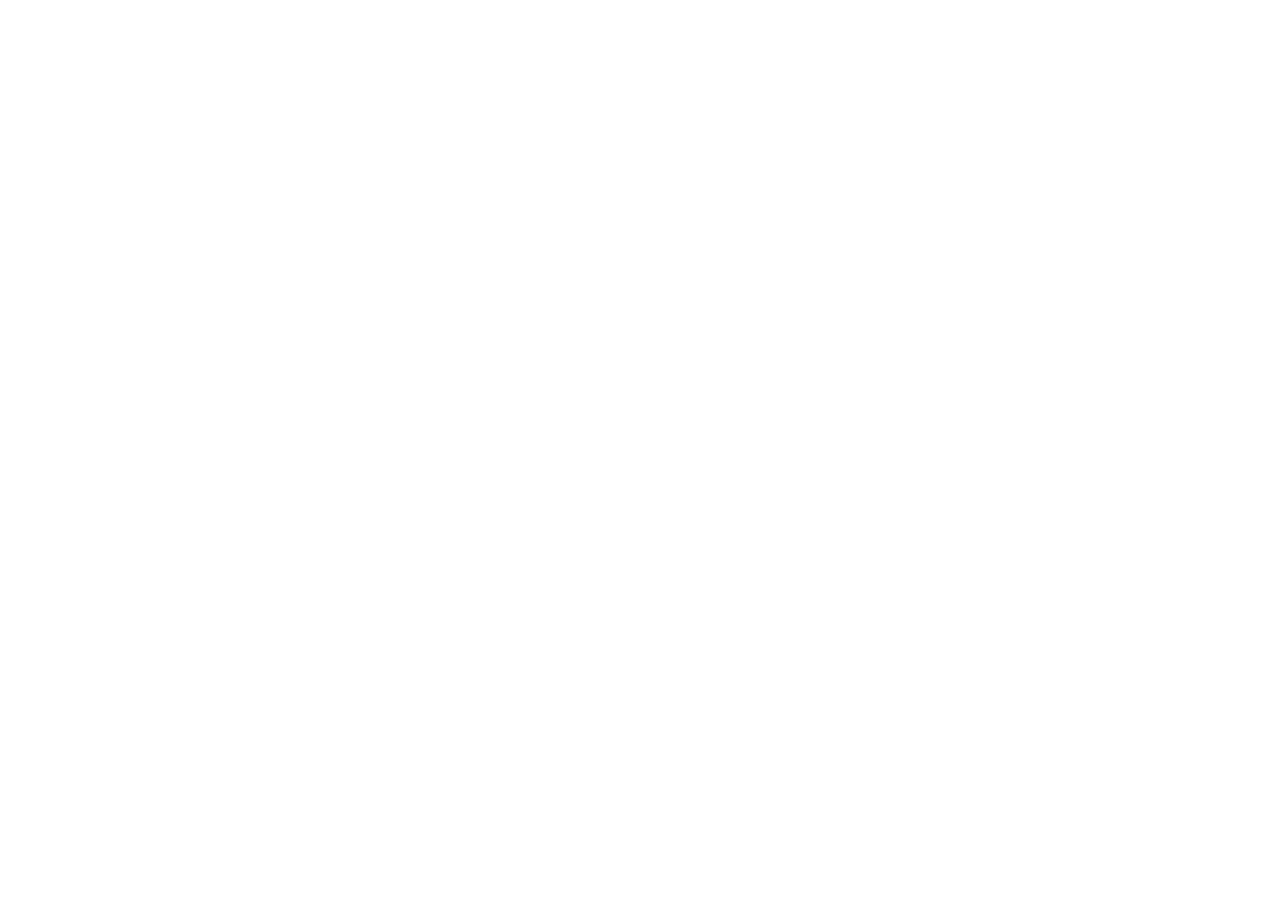
==== index.html @ 255f12e4 "Create index.html" ====
<!DOCTYPE html>
<html lang="en">
<head>
    <meta charset="UTF-8">
    <meta name="viewport" content="width=device-width, initial-scale=1.0">
    <title>Emily Blewitt | Portfolio</title>
    <link rel="stylesheet" href="styles.css">
</head>
<body>
</body>
</html>
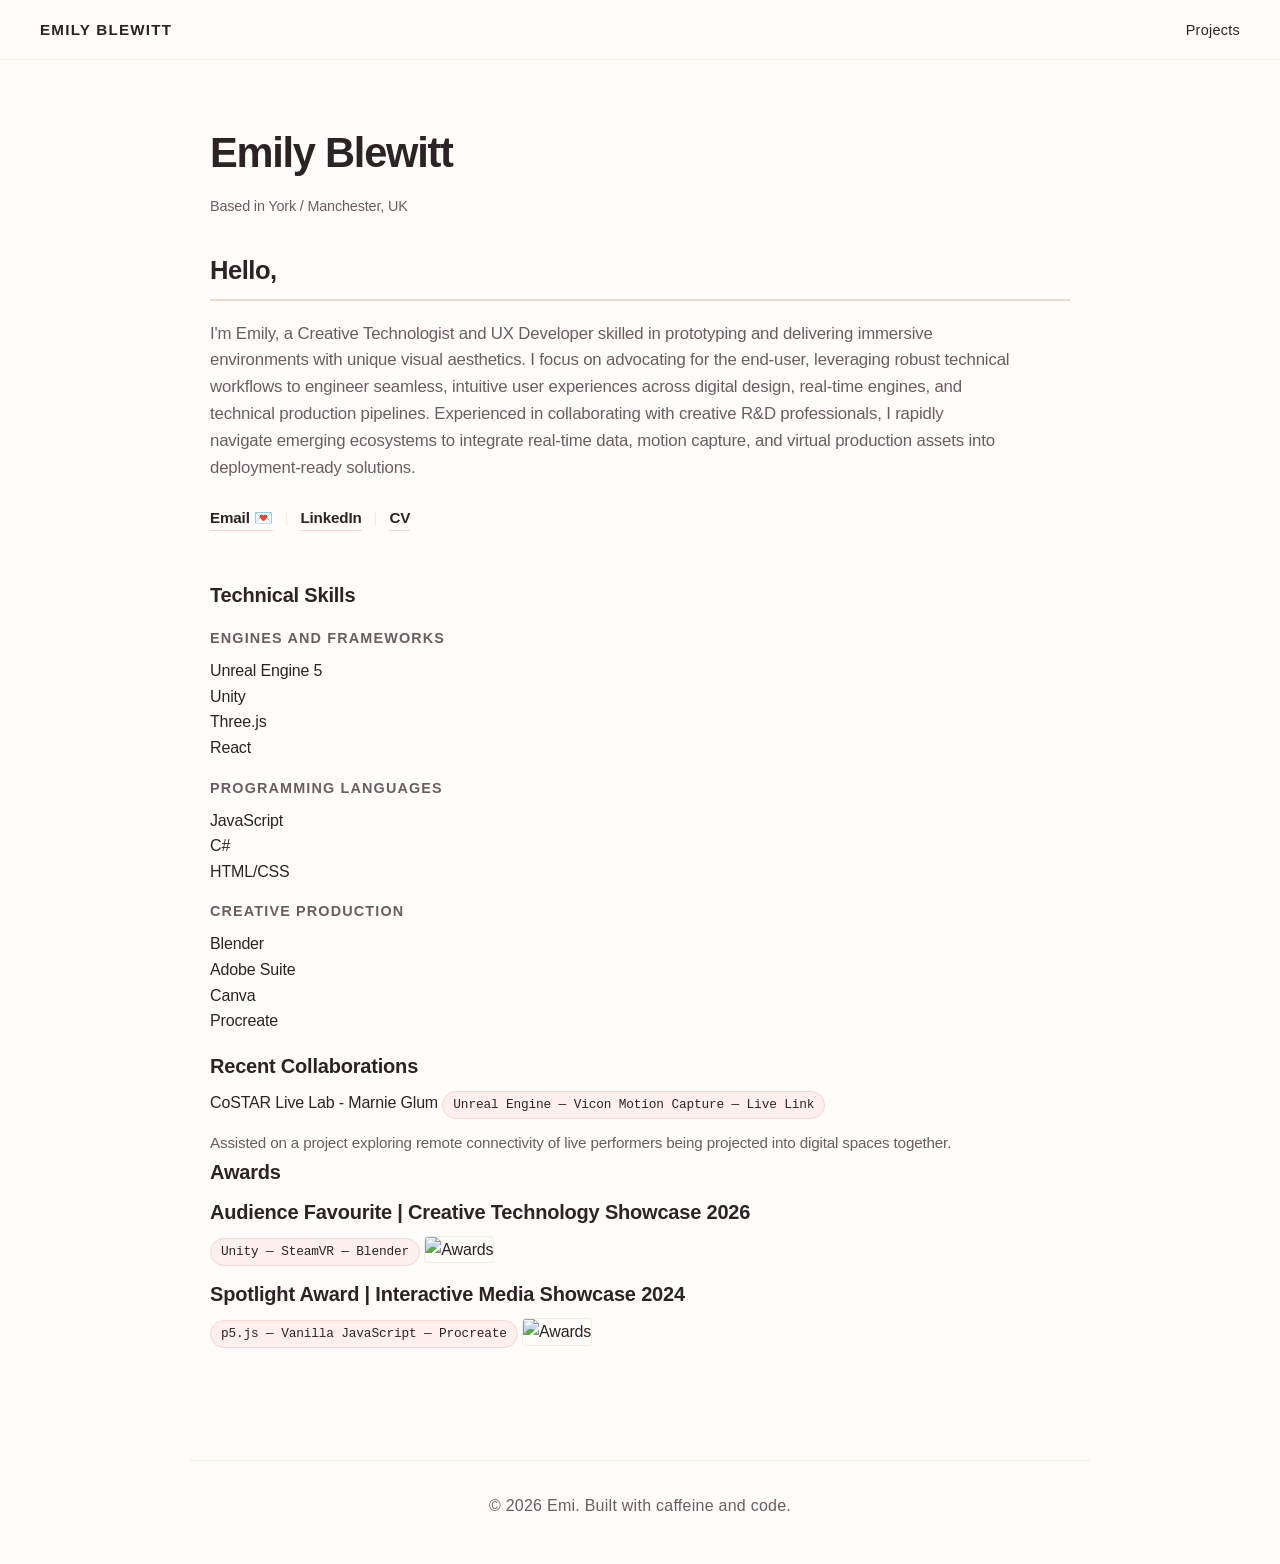
==== commit ac0861da: "spirit gardens page added" ====
--- a/index.html
+++ b/index.html
@@ -7,5 +7,79 @@
     <link rel="stylesheet" href="styles.css">
 </head>
 <body>
+    <!-- Navigation Bar -->
+    <nav>
+        <div class="logo"><a id="portfolio-text" href="index.html">EMILY BLEWITT</a></div>
+        <ul>
+            <li><a href="projects.html">Projects</a></li>
+        </ul>
+    </nav>
+<main>
+    <!-- Name and Location -->
+    <div class="intro-profile">
+        <h1>Emily Blewitt</h1>
+        <p class="location-tag">Based in York / Manchester, UK</p>
+    </div>
+    <!--Short Bio-->
+    <div class="short-bio">
+        <h2>Hello,</h2>
+        <p>I'm Emily, a Creative Technologist and UX Developer skilled in prototyping and delivering immersive environments with unique visual aesthetics. I focus on advocating for the end-user, leveraging robust technical workflows to engineer seamless, intuitive user experiences across digital design, real-time engines, and technical production pipelines.
+            Experienced in collaborating with creative R&D professionals, I rapidly navigate emerging ecosystems to integrate real-time data, motion capture, and virtual production assets into deployment-ready solutions.</p>
+    </div>
+    <!--Contact-->
+     <div class="contact-tab-capsule">
+        <a href="mailto:emilygrace.blewitt@gmail.com" class="tab-link">Email 💌</a>
+        <span class="tab-divider">|</span>
+        <a href="https://www.linkedin.com/in/emily-blewitt-62a078246/" target="_blank" rel="noopener noreferrer" class="tab-link">LinkedIn</a>
+        <span class="tab-divider">|</span>
+        <a href="assets/Emily Blewitt CV.pdf" download="Emily_Blewitt_CV.pdf" target="_blank" class="tab-link">CV</a>
+    </div>
+    <!--Tech Stack-->
+    <div class="tech-stack">
+        <h3 class="tool-header">Technical Skills</h3>
+        <h4 class="tool-group">Engines and Frameworks</h4>
+        <ul>
+            <li>Unreal Engine 5</li>
+            <li>Unity</li>
+            <li>Three.js</li>
+            <li>React</li>
+        </ul>
+        <h4 class="tool-group">Programming Languages</h4>  
+        <ul>
+            <li>JavaScript</li>
+            <li>C#</li>
+            <li>HTML/CSS</li>
+        </ul>
+        <h4 class="tool-group">Creative Production</h4>
+        <ul>
+            <li>Blender</li>
+            <li>Adobe Suite</li>
+            <li>Canva</li>
+            <li>Procreate</li>    
+        </ul>
+    </div>
+    <!--Highlight Project-->
+    <div class="highlight-project">
+        <h3 class="highlight-title">Recent Collaborations</h3>
+        <a href="CoSTAR-MG.html">CoSTAR Live Lab - Marnie Glum</a>
+        <p class="project-meta-tags">Unreal Engine — Vicon Motion Capture — Live Link</p>
+        <p class="project-overview">Assisted on a project exploring remote connectivity of live performers being projected into digital spaces together.</p>
+    </div>
+    <!--Additional Skills and Experience-->
+    <div class="Awards">
+        <h3 class="awards-title">Awards</h3>
+        <!--CT Showcase-->
+        <h3 class="award-name">Audience Favourite | Creative Technology Showcase 2026</h3>
+         <p class="project-meta-tags">Unity — SteamVR — Blender</p>
+        <img src="assets/awards.png" alt="Awards" class="awards-image">
+        <!--IM Showcase-->
+        <h3 class="award-name">Spotlight Award | Interactive Media Showcase 2024</h3>
+        <p class="project-meta-tags">p5.js — Vanilla JavaScript — Procreate</p>
+        <img src="assets/awards.png" alt="Awards" class="awards-image">
+    </div>
+</main>
+<footer>
+    <p>&copy; 2026 Emi. Built with caffeine and code.</p>
+</footer>
 </body>
 </html>
--- a/styles.css
+++ b/styles.css
@@ -0,0 +1,335 @@
+/* ==========================================================================
+   1. GLOBAL STYLES & VARIABLES
+   ========================================================================== */
+:root {
+    --bg-color: #FFFDF9;         /* Very soft cream background */
+    --text-color: #2b2325;       /* Chic, soft off-black/warm charcoal */
+    --text-muted: #6b5c60;       /* Muted warm grey for body text */
+    --card-bg: #FFFFFF;
+    --border-color: #F4EBE1;     /* Soft warm taupe border */
+    
+    /* Feminine & Chic Accent Palette */
+    --pink-primary: #F7D6D0;     /* Soft pastel blush pink */
+    --pink-light: #FFF0ED;       /* Ultra-soft tint for tags */
+    --yellow-accent: #FFF1C5;    /* Pastel warm candle-yellow */
+    --accent-dark: #D48C7F;      /* Dusty rose for link states */
+    
+    --max-width: 900px;
+    /* Clean, classic Helvetica-style plain typography stack */
+    --font-stack: "Helvetica Neue", Helvetica, Arial, sans-serif;
+}
+
+* {
+    box-sizing: border-box;
+    margin: 0;
+    padding: 0;
+}
+
+body {
+    font-family: var(--font-stack);
+    background-color: var(--bg-color);
+    color: var(--text-color);
+    line-height: 1.6;
+    padding-top: 80px;
+    letter-spacing: -0.01em; /* Gives Helvetica a premium editorial feel */
+}
+
+main, .projects-container {
+    max-width: var(--max-width);
+    margin: 0 auto;
+    padding: 40px 20px;
+}
+
+/* Typography */
+h1 {
+    font-size: 2.6rem;
+    font-weight: 700;
+    letter-spacing: -0.03em;
+    margin-bottom: 8px;
+    color: var(--text-color);
+}
+
+h2 {
+    font-size: 1.6rem;
+    font-weight: 600;
+    letter-spacing: -0.02em;
+    margin-bottom: 20px;
+    padding-bottom: 8px;
+    border-bottom: 2px solid var(--pink-primary); /* Chic pink accent line */
+}
+
+h3 {
+    font-size: 1.25rem;
+    font-weight: 600;
+    letter-spacing: -0.01em;
+    margin-bottom: 8px;
+}
+
+h4 {
+    font-size: 0.9rem;
+    font-weight: 700;
+    text-transform: uppercase;
+    letter-spacing: 0.08em;
+    margin-top: 16px;
+    margin-bottom: 8px;
+    color: var(--text-muted);
+}
+
+p {
+    margin-bottom: 16px;
+    color: var(--text-muted);
+    font-size: 1rem;
+}
+
+a {
+    color: var(--text-color);
+    text-decoration: none;
+    border-bottom: 1px solid transparent;
+}
+
+a:hover {
+    color: var(--accent-dark);
+}
+
+ul {
+    list-style-type: none;
+    margin-bottom: 16px;
+}
+
+/* ==========================================================================
+   2. NAVIGATION BAR
+   ========================================================================== */
+nav {
+    position: fixed;
+    top: 0;
+    left: 0;
+    width: 100%;
+    height: 60px;
+    background-color: rgba(255, 253, 249, 0.85); /* Blurred cream */
+    backdrop-filter: blur(12px);
+    border-bottom: 1px solid var(--border-color);
+    display: flex;
+    justify-content: space-between;
+    align-items: center;
+    padding: 0 40px;
+    z-index: 1000;
+}
+
+.logo a {
+    font-weight: 700;
+    letter-spacing: 0.08em;
+    font-size: 0.95rem;
+}
+
+nav ul {
+    display: flex;
+    margin-bottom: 0;
+}
+
+nav ul li a {
+    font-weight: 500;
+    font-size: 0.9rem;
+    letter-spacing: 0.02em;
+}
+
+nav ul li a.active {
+    color: var(--text-color);
+    border-bottom: 2px solid var(--text-color);
+    padding-bottom: 4px;
+}
+
+/* ==========================================================================
+   3. HOME PAGE COMPONENTS
+   ========================================================================== */
+/* Hero Block */
+.intro-profile {
+    margin-bottom: 32px;
+}
+
+.role-tag {
+    font-size: 1.15rem;
+    font-weight: 500;
+    color: var(--text-color);
+    background-color: var(--yellow-accent); /* Soft yellow highlights */
+    display: inline-block;
+    padding: 2px 6px;
+    border-radius: 2px;
+    margin-bottom: 8px;
+}
+
+.location-tag {
+    font-size: 0.9rem;
+    color: var(--text-muted);
+}
+
+/* Bio */
+.short-bio p {
+    font-size: 1.05rem;
+    max-width: 800px;
+}
+
+/* Contact Tab Capsule */
+.contact-tab-capsule {
+    display: flex;
+    align-items: center;
+    gap: 12px;
+    margin: 24px 0 48px 0;
+    font-size: 0.95rem;
+}
+
+.tab-link {
+    font-weight: 600;
+    color: var(--text-color);
+    border-bottom: 1px solid var(--pink-primary);
+}
+
+.tab-link:hover {
+    border-bottom-color: var(--text-color);
+}
+
+.tab-divider {
+    color: var(--border-color);
+}
+
+/* Technical Skills Grid */
+.skills-grid {
+    display: grid;
+    grid-template-columns: repeat(auto-fit, minmax(220px, 1fr));
+    gap: 24px;
+    margin-top: 16px;
+    margin-bottom: 48px;
+}
+
+.skills-category {
+    background-color: var(--card-bg);
+    padding: 24px;
+    border: 1px solid var(--border-color);
+    border-radius: 6px;
+    box-shadow: 0 2px 8px rgba(107, 92, 96, 0.02); /* Soft feminine shadows */
+}
+
+.skills-category li {
+    font-size: 0.95rem;
+    padding: 4px 0;
+    color: var(--text-muted);
+    position: relative;
+    padding-left: 16px;
+}
+
+.skills-category li::before {
+    content: "•";
+    color: var(--accent-dark);
+    position: absolute;
+    left: 0;
+}
+
+/* Meta Tags (The Technical labels) */
+.project-meta-tags {
+    font-family: monospace;
+    font-size: 0.8rem;
+    font-weight: 500;
+    color: var(--text-color);
+    background-color: var(--pink-light); /* Softest blush tint */
+    border: 1px solid var(--pink-primary);
+    display: inline-block;
+    padding: 3px 10px;
+    border-radius: 20px; /* Rounded pill style */
+    margin-bottom: 12px;
+}
+
+/* ==========================================================================
+   4. PROJECTS & AWARDS STRUCTURE
+   ========================================================================== */
+.project-category-group {
+    margin-bottom: 56px;
+}
+
+.page-title-block {
+    margin-bottom: 40px;
+}
+
+.subtitle-tag {
+    font-size: 1.1rem;
+}
+
+/* Layout Cards */
+.project-card, .project-list-card, .award-item {
+    background-color: var(--card-bg);
+    border: 1px solid var(--border-color);
+    border-radius: 6px;
+    padding: 28px;
+    margin-bottom: 24px;
+    display: flex;
+    flex-direction: column;
+    gap: 16px;
+    box-shadow: 0 4px 12px rgba(107, 92, 96, 0.02);
+}
+
+/* Soft color accent split on the main project link */
+.project-text-content h3 a {
+    font-weight: 700;
+    border-bottom: 2px solid var(--yellow-accent);
+}
+
+.project-text-content h3 a:hover {
+    border-bottom-color: var(--accent-dark);
+}
+
+/* Side-by-Side Desktop layout for Projects page */
+@media (min-width: 768px) {
+    .project-list-card {
+        flex-direction: row;
+        justify-content: space-between;
+        align-items: flex-start;
+    }
+    
+    .project-text-content {
+        flex: 1;
+        padding-right: 32px;
+    }
+    
+    .project-preview-media, .award-media {
+        flex: 0 0 240px;
+    }
+}
+
+.project-overview, .project-description {
+    font-size: 0.95rem;
+    margin-bottom: 0;
+}
+
+/* Image & Media Elements */
+img.awards-image, img.project-thumbnail {
+    width: 100%;
+    max-width: 100%;
+    height: 160px;
+    object-fit: cover;
+    border: 1px solid var(--border-color);
+    border-radius: 4px;
+}
+
+figure {
+    display: block;
+}
+
+figcaption {
+    font-size: 0.8rem;
+    color: var(--text-muted);
+    margin-top: 6px;
+    text-align: center;
+    font-style: italic;
+}
+
+/* ==========================================================================
+   5. FOOTER
+   ========================================================================== */
+footer {
+    max-width: var(--max-width);
+    margin: 60px auto 0 auto;
+    padding: 32px 20px;
+    border-top: 1px solid var(--border-color);
+    text-align: center;
+    font-size: 0.8rem;
+    color: var(--text-muted);
+    letter-spacing: 0.02em;
+}
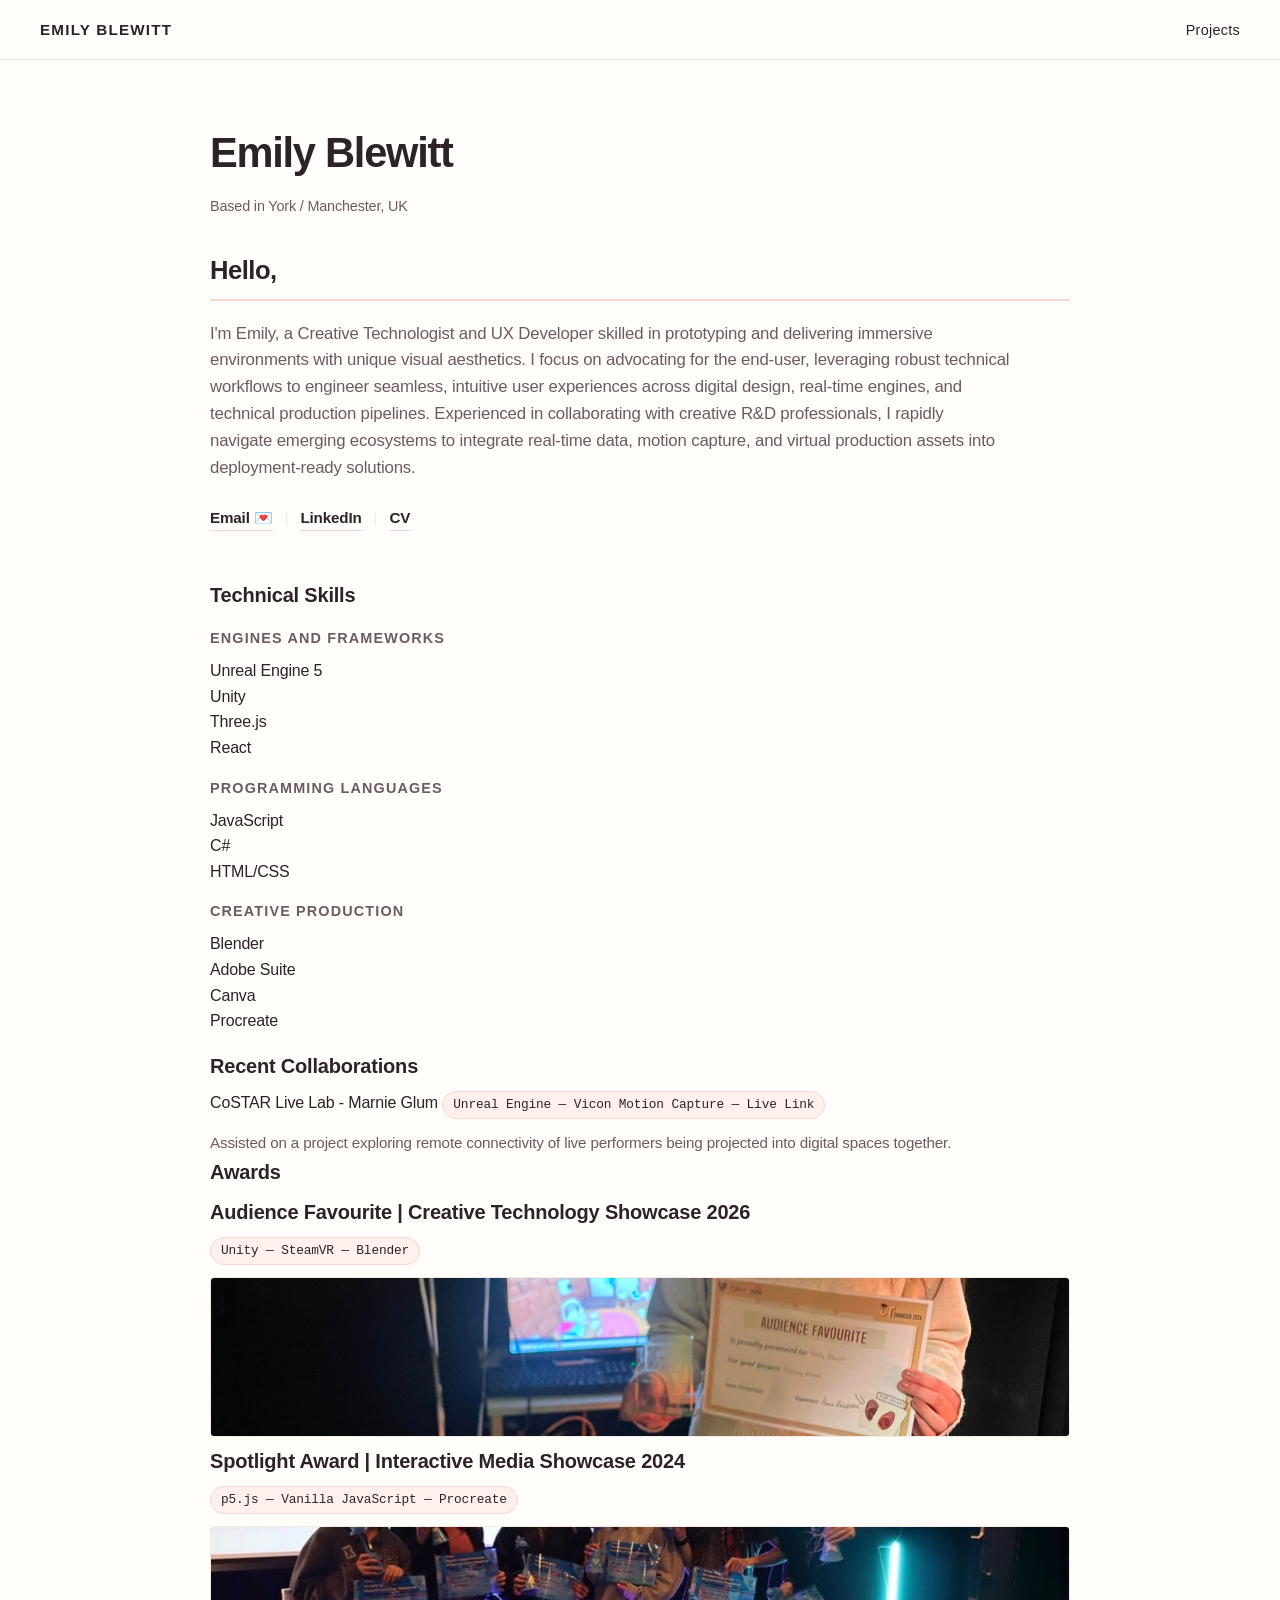
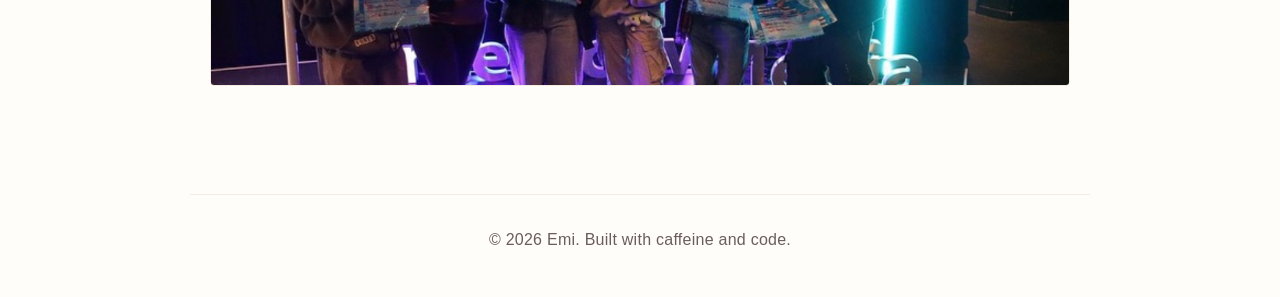
==== commit 2a0b9d2c: "added project pages" ====
--- a/index.html
+++ b/index.html
@@ -71,11 +71,11 @@
         <!--CT Showcase-->
         <h3 class="award-name">Audience Favourite | Creative Technology Showcase 2026</h3>
          <p class="project-meta-tags">Unity — SteamVR — Blender</p>
-        <img src="assets/awards.png" alt="Awards" class="awards-image">
+        <img src="images/audiencefavimage.jpg" alt="Awards" class="awards-image">
         <!--IM Showcase-->
         <h3 class="award-name">Spotlight Award | Interactive Media Showcase 2024</h3>
         <p class="project-meta-tags">p5.js — Vanilla JavaScript — Procreate</p>
-        <img src="assets/awards.png" alt="Awards" class="awards-image">
+        <img src="images/imshowcase2024.jpg" alt="Awards" class="awards-image">
     </div>
 </main>
 <footer>
--- a/styles.css
+++ b/styles.css
@@ -333,3 +333,334 @@
     color: var(--text-muted);
     letter-spacing: 0.02em;
 }
+
+/* ==========================================================================
+   6. CASE STUDY DETAIL & GRID LAYOUTS
+   ========================================================================== */
+.case-study-container {
+    padding-top: 20px;
+}
+
+/* Back Link Utilities */
+.back-link-wrapper {
+    margin-bottom: 24px;
+}
+
+.back-link-wrapper a {
+    color: var(--accent-dark);
+    font-weight: 600;
+}
+
+/* Main Two-Column Side-by-Side Split */
+.case-study-grid {
+    display: flex;
+    flex-direction: column;
+    gap: 40px;
+    margin-top: 32px;
+}
+
+@media (min-width: 768px) {
+    .case-study-grid {
+        flex-direction: row;
+        align-items: flex-start;
+    }
+    
+    .case-study-main {
+        flex: 1;
+    }
+    
+    .case-study-sidebar {
+        flex: 0 0 300px;
+        position: sticky;
+        top: 100px;
+        display: flex;
+        flex-direction: column;
+        gap: 24px;
+    }
+}
+
+/* Challenges/Hurdles Card Blocks */
+.challenge-block {
+    background-color: var(--card-bg);
+    border: 1px solid var(--border-color);
+    border-left: 4px solid var(--pink-primary); /* Chic blush edge accent */
+    border-radius: 4px;
+    padding: 24px;
+    margin-bottom: 24px;
+    box-shadow: 0 4px 12px rgba(107, 92, 96, 0.01);
+}
+
+.challenge-block h3 {
+    margin-bottom: 12px;
+    font-size: 1.15rem;
+}
+
+.challenge-block p strong {
+    color: var(--accent-dark);
+}
+
+/* Sidebar Specification Card Panel */
+.meta-card {
+    background-color: var(--card-bg);
+    border: 1px solid var(--border-color);
+    padding: 24px;
+    border-radius: 6px;
+    box-shadow: 0 4px 12px rgba(107, 92, 96, 0.01);
+}
+
+.meta-item {
+    margin-top: 16px;
+    padding-bottom: 12px;
+    border-bottom: 1px dashed var(--border-color);
+}
+
+.meta-item:last-child {
+    border-bottom: none;
+    padding-bottom: 0;
+}
+
+.meta-item h4 {
+    margin-top: 0;
+    margin-bottom: 4px;
+}
+
+.meta-item p {
+    margin-bottom: 0;
+    font-size: 0.95rem;
+}
+
+/* Sidebar Project Aims Panel */
+.project-aims-card {
+    background-color: var(--pink-light); /* Soft blush background layer */
+    border-color: var(--pink-primary);
+}
+
+.aim-item {
+    display: flex;
+    gap: 16px;
+    margin-top: 20px;
+}
+
+.aim-number {
+    font-family: monospace;
+    font-weight: 700;
+    color: var(--accent-dark);
+    font-size: 1.2rem;
+    background-color: var(--card-bg);
+    padding: 2px 6px;
+    border-radius: 4px;
+    height: fit-content;
+    border: 1px solid var(--border-color);
+}
+
+.aim-item h4 {
+    margin-top: 0;
+    margin-bottom: 6px;
+    text-transform: none;
+    letter-spacing: normal;
+    color: var(--text-color);
+    font-size: 1.05rem;
+}
+
+.aim-item p {
+    font-size: 0.9rem;
+    margin-bottom: 0;
+}
+
+/* ==========================================================================
+   7. IMAGES, CAROUSELS & INTERACTION HOVERS
+   ========================================================================== */
+.case-study-hero-media {
+    margin: 32px 0;
+}
+
+.case-study-img {
+    width: 100%;
+    height: auto;
+    max-height: 480px;
+    object-fit: cover;
+    border-radius: 6px;
+    border: 1px solid var(--border-color);
+}
+
+/* Horizontal Gallery Cards layout */
+.horizontal-scroll-gallery {
+    display: grid;
+    grid-template-columns: repeat(auto-fit, minmax(260px, 1fr));
+    gap: 24px;
+    margin-top: 20px;
+}
+
+.gallery-card {
+    background-color: var(--card-bg);
+    border: 1px solid var(--border-color);
+    border-radius: 6px;
+    overflow: hidden;
+    box-shadow: 0 4px 12px rgba(107, 92, 96, 0.01);
+}
+
+.gallery-image-wrapper {
+    position: relative;
+    width: 100%;
+    height: 260px;
+    overflow: hidden;
+    background-color: #eaeaea;
+    display: flex;
+    justify-content: center;
+    align-items: center;
+    padding: 8px;
+}
+
+.gallery-image-wrapper img {
+    width: 100%;
+    height: 100%;
+    object-fit: contain;
+}
+
+/* Clean UI Fade Overlay for Technical Specifics */
+.image-hover-overlay {
+    position: absolute;
+    top: 0;
+    left: 0;
+    width: 100%;
+    height: 100%;
+    background-color: rgba(255, 253, 249, 0.96); /* Elegant soft blurred cream tint */
+    opacity: 0;
+    display: flex;
+    align-items: center;
+    padding: 20px;
+    transition: opacity 0.2s ease-in-out;
+}
+
+.gallery-image-wrapper:hover .image-hover-overlay {
+    opacity: 1;
+}
+
+.overlay-text h4 {
+    margin-top: 0;
+    margin-bottom: 4px;
+    font-size: 0.85rem;
+    color: var(--accent-dark);
+}
+
+.overlay-text p {
+    font-size: 0.8rem;
+    margin-bottom: 12px;
+    line-height: 1.4;
+}
+
+.overlay-text p:last-child {
+    margin-bottom: 0;
+}
+
+.card-caption {
+    padding: 12px;
+    font-size: 0.85rem;
+    color: var(--text-muted);
+    text-align: center;
+    border-top: 1px solid var(--border-color);
+    background-color: #FFFDF9;
+}
+
+/* ==========================================================================
+   8. FULL-WIDTH TEXT BLOCKS (UX & REFLECTION)
+   ========================================================================== */
+.ux-case-study-fullwidth, .reflection-section-fullwidth {
+    margin-top: 64px;
+    padding-top: 32px;
+    border-top: 1px solid var(--border-color);
+}
+
+.ux-intro, .reflection-intro {
+    font-size: 1.1rem;
+    max-width: 800px;
+    margin-bottom: 32px;
+}
+
+/* UX Process Layout Rows */
+.ux-process-grid {
+    display: grid;
+    grid-template-columns: repeat(auto-fit, minmax(260px, 1fr));
+    gap: 24px;
+}
+
+.ux-step {
+    background-color: var(--card-bg);
+    border: 1px solid var(--border-color);
+    padding: 28px;
+    border-radius: 6px;
+    box-shadow: 0 4px 12px rgba(107, 92, 96, 0.01);
+}
+
+.ux-step h3 {
+    font-size: 1.15rem;
+    margin-bottom: 12px;
+    color: var(--text-color);
+}
+
+.ux-step p {
+    font-size: 0.95rem;
+    margin-bottom: 0;
+}
+
+/* Reflection Aim Cards Grid Block */
+.reflection-grid {
+    display: flex;
+    flex-direction: column;
+    gap: 24px;
+}
+
+.reflection-card {
+    background-color: var(--card-bg);
+    border: 1px solid var(--border-color);
+    border-radius: 6px;
+    padding: 28px;
+    display: flex;
+    flex-direction: column;
+    gap: 20px;
+    box-shadow: 0 4px 12px rgba(107, 92, 96, 0.01);
+}
+
+@media (min-width: 768px) {
+    .reflection-card {
+        flex-direction: row;
+        align-items: flex-start;
+    }
+    
+    .reflection-meta {
+        flex: 0 0 220px;
+    }
+    
+    .reflection-body {
+        flex: 1;
+    }
+}
+
+.aim-reference {
+    font-family: monospace;
+    font-size: 0.85rem;
+    font-weight: 700;
+    color: var(--text-color);
+    background-color: var(--yellow-accent); /* Warm yellow highlight indicator */
+    padding: 2px 8px;
+    border-radius: 2px;
+    display: inline-block;
+    margin-bottom: 8px;
+}
+
+.reflection-meta h3 {
+    font-size: 1.15rem;
+    margin-bottom: 0;
+}
+
+.status-critique {
+    margin-bottom: 14px;
+    font-size: 0.95rem;
+}
+
+.future-fix {
+    margin-bottom: 0;
+    padding-top: 12px;
+    border-top: 1px dashed var(--border-color);
+    font-size: 0.95rem;
+}
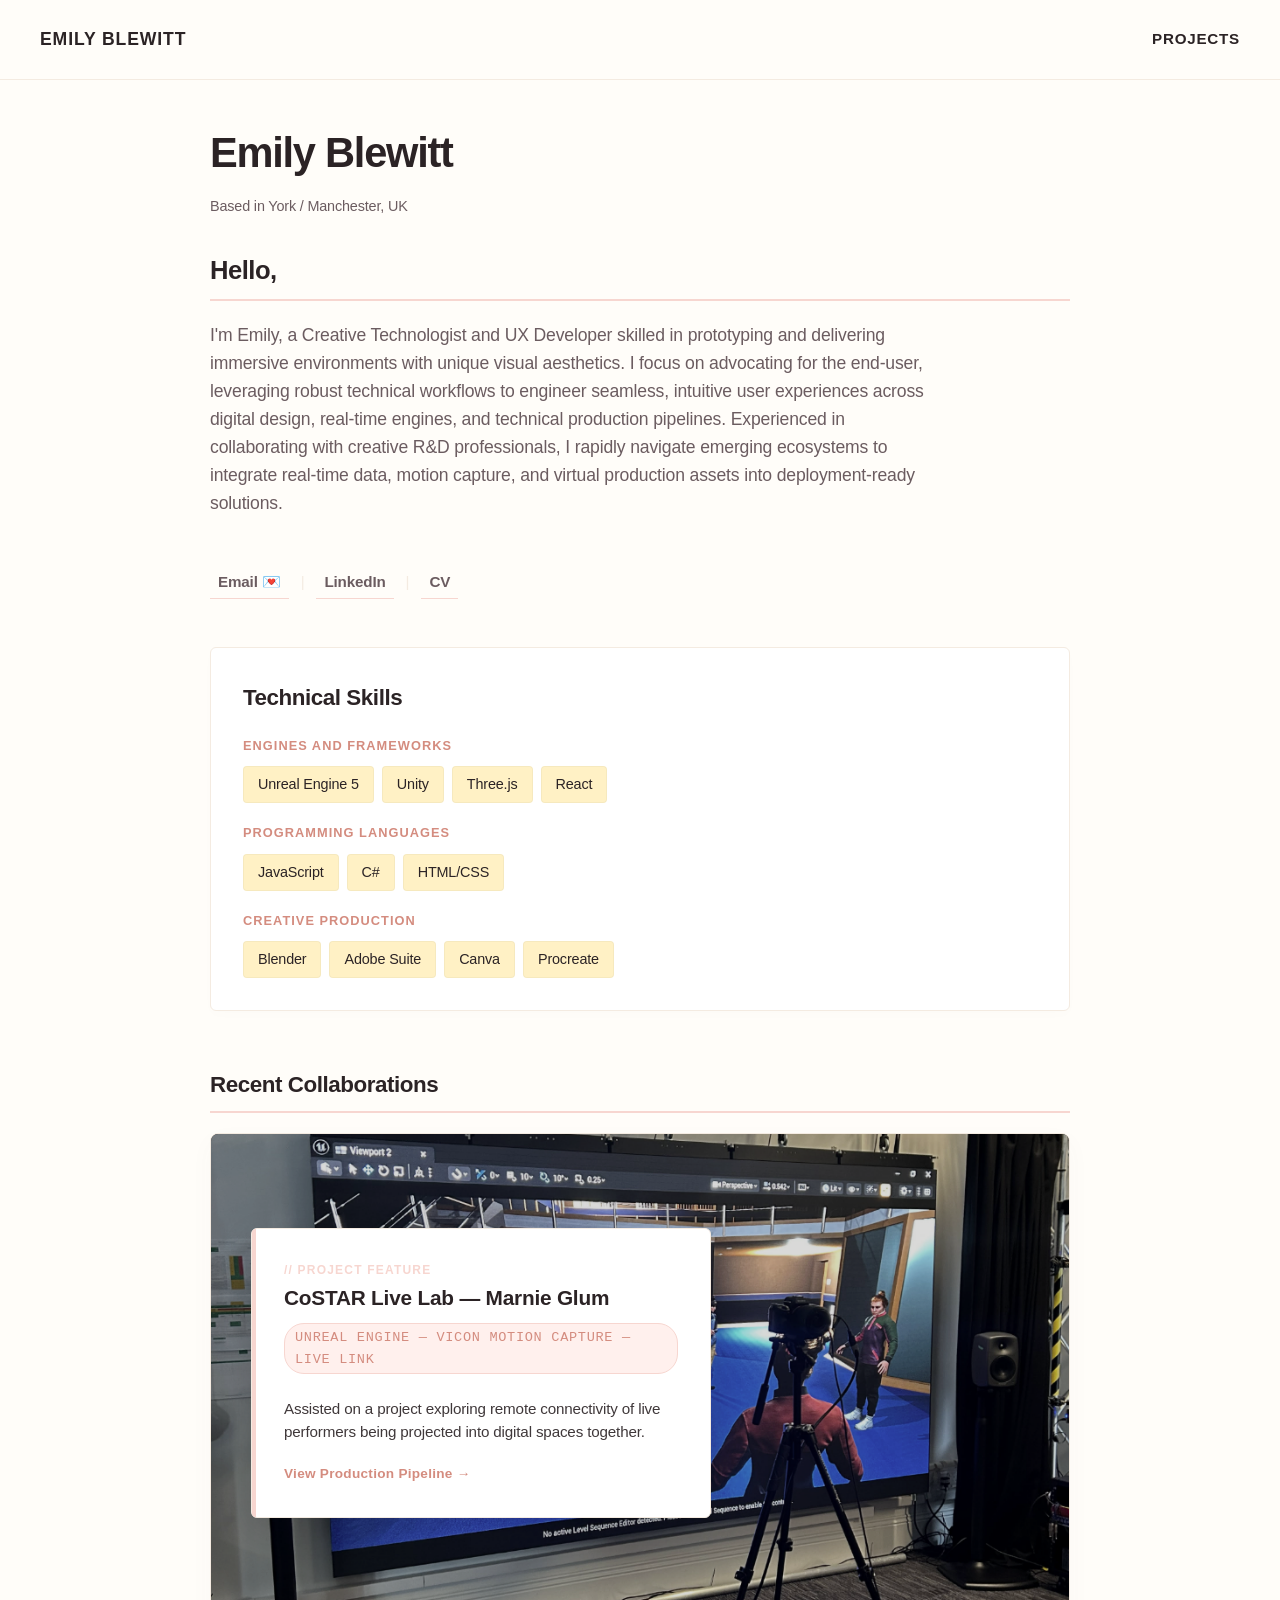
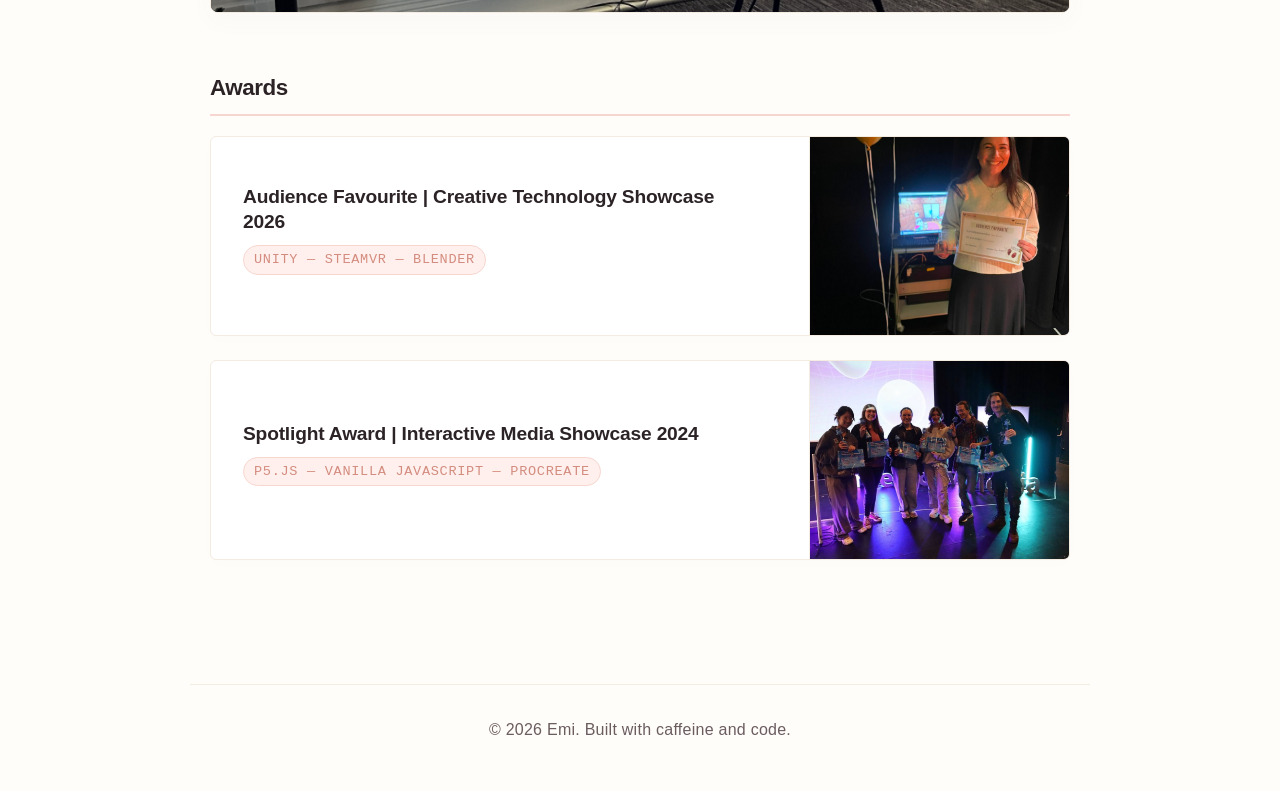
==== commit 71c94f32: "added style changes to fix readability" ====
--- a/index.html
+++ b/index.html
@@ -58,25 +58,63 @@
             <li>Procreate</li>    
         </ul>
     </div>
+
     <!--Highlight Project-->
-    <div class="highlight-project">
-        <h3 class="highlight-title">Recent Collaborations</h3>
-        <a href="CoSTAR-MG.html">CoSTAR Live Lab - Marnie Glum</a>
-        <p class="project-meta-tags">Unreal Engine — Vicon Motion Capture — Live Link</p>
-        <p class="project-overview">Assisted on a project exploring remote connectivity of live performers being projected into digital spaces together.</p>
-    </div>
+    <!--Highlight Project: Premium Exhibition Spotlight Banner-->
+    <section class="highlight-project">
+        <h2 class="highlight-title">Recent Collaborations</h2>
+        
+        <a href="CoSTAR-MG.html" class="spotlight-banner-link">
+            <div class="spotlight-viewport-container">
+                <!-- Immersive Background Media Asset -->
+                <div class="spotlight-image-lens">
+                    <img src="images/croppedmgcs.png" alt="CoSTAR Live Lab Project" class="spotlight-bg-img">
+                </div>
+                
+                <!-- Sleek Minimalist Gallery Placard Overlay -->
+                <div class="spotlight-placard-overlay">
+                    <div class="placard-accent-bracket"></div>
+                    <div class="placard-inner-content">
+                        <p class="placard-context-tag">// PROJECT FEATURE</p>
+                        <h3 class="placard-project-title">CoSTAR Live Lab — Marnie Glum</h3>
+                        <p class="project-meta-tags">Unreal Engine — Vicon Motion Capture — Live Link</p>
+                        <p class="placard-description">Assisted on a project exploring remote connectivity of live performers being projected into digital spaces together.</p>
+                        <span class="placard-action-btn">View Production Pipeline →</span>
+                    </div>
+                </div>
+            </div>
+        </a>
+    </section>
+
+
+
     <!--Additional Skills and Experience-->
-    <div class="Awards">
-        <h3 class="awards-title">Awards</h3>
-        <!--CT Showcase-->
-        <h3 class="award-name">Audience Favourite | Creative Technology Showcase 2026</h3>
-         <p class="project-meta-tags">Unity — SteamVR — Blender</p>
-        <img src="images/audiencefavimage.jpg" alt="Awards" class="awards-image">
-        <!--IM Showcase-->
-        <h3 class="award-name">Spotlight Award | Interactive Media Showcase 2024</h3>
-        <p class="project-meta-tags">p5.js — Vanilla JavaScript — Procreate</p>
-        <img src="images/imshowcase2024.jpg" alt="Awards" class="awards-image">
-    </div>
+    <section class="awards">
+        <h2 class="awards-title">Awards</h2>
+        
+        <!-- CT Showcase Card -->
+        <article class="award-item">
+            <div class="award-item-content">
+                <h3 class="award-name">Audience Favourite | Creative Technology Showcase 2026</h3>
+                <p class="project-meta-tags">Unity — SteamVR — Blender</p>
+            </div>
+            <div class="award-media-wrapper">
+                <img src="images/audiencefavimage.jpg" alt="Creative Technology Showcase Award" class="awards-image">
+            </div>
+        </article>
+        
+        <!-- IM Showcase Card -->
+        <article class="award-item">
+            <div class="award-item-content">
+                <h3 class="award-name">Spotlight Award | Interactive Media Showcase 2024</h3>
+                <p class="project-meta-tags">p5.js — Vanilla JavaScript — Procreate</p>
+            </div>  
+            <div class="award-media-wrapper">
+                <img src="images/imshowcase2024.jpg" alt="Interactive Media Showcase Award" class="awards-image"> 
+            </div>
+        </article>
+    </section>
+
 </main>
 <footer>
     <p>&copy; 2026 Emi. Built with caffeine and code.</p>
--- a/styles.css
+++ b/styles.css
@@ -97,6 +97,42 @@
 }
 
 /* ==========================================================================
+   Adding the Interactive Hover Effects to Navigation and Tabs
+   ========================================================================== */
+
+/* 1. The Navigation Bar Link */
+nav ul li a {
+    display: inline-block; /* Essential! Transforms only apply to inline-block/block elements */
+    text-decoration: none;
+    color: var(--text-color);
+    font-weight: 500;
+    /* This makes the grow and color shift transition buttery smooth */
+    transition: transform 0.3s cubic-bezier(0.25, 1, 0.5, 1), color 0.2s ease;
+}
+
+nav ul li a:hover {
+    color: var(--pink-primary); /* Shifts color to your signature pink on hover */
+    transform: scale(1.06);     /* Micro-grow effect (6% expansion) */
+}
+
+
+/* 2. The Contact Tab Capsule Links */
+.contact-tab-capsule .tab-link {
+    display: inline-block; /* Ensures the element can scale cleanly */
+    text-decoration: none;
+    color: var(--text-color);
+    font-weight: 500;
+    padding: 4px 8px; /* Adds a tiny bit of breathing room around each link */
+    transition: transform 0.3s cubic-bezier(0.25, 1, 0.5, 1), color 0.2s ease;
+}
+
+.contact-tab-capsule .tab-link:hover {
+    color: var(--pink-primary);
+    transform: scale(1.08); /* Slightly more pronounced scale for the contact tabs */
+}
+
+
+/* ==========================================================================
    2. NAVIGATION BAR
    ========================================================================== */
 nav {
@@ -139,9 +175,81 @@
 }
 
 /* ==========================================================================
+   Navigation Bar Structure (Fixed & Layered Correctly)
+   ========================================================================== */
+nav {
+    position: fixed;
+    top: 0;
+    left: 0;
+    width: 100%;
+    height: 80px;
+    background-color: rgba(255, 253, 249, 0.95); /* Matches your soft cream with translucent blur */
+    backdrop-filter: blur(8px);
+    border-bottom: 1px solid var(--border-color);
+    display: flex;
+    justify-content: space-between;
+    align-items: center;
+    padding: 0 40px;
+    z-index: 1000; /* Keeps navigation safely above images */
+}
+
+.logo #portfolio-text {
+    font-weight: 700;
+    letter-spacing: 0.05em;
+    font-size: 1.1rem;
+}
+
+nav ul {
+    margin-bottom: 0; /* Clears global list spacing inside headers */
+}
+
+nav ul li a {
+    display: inline-block;
+    font-weight: 600;
+    font-size: 0.95rem;
+    text-transform: uppercase;
+    letter-spacing: 0.05em;
+    transition: transform 0.3s cubic-bezier(0.25, 1, 0.5, 1), color 0.2s ease;
+}
+
+nav ul li a:hover {
+    color: var(--accent-dark);
+    transform: scale(1.06);
+}
+
+/* ==========================================================================
+   Contact Capsule Panel Configuration
+   ========================================================================== */
+.contact-tab-capsule {
+    display: flex;
+    align-items: center;
+    gap: 12px;
+    margin-bottom: 48px;
+    font-size: 0.95rem;
+}
+
+.contact-tab-capsule .tab-link {
+    display: inline-block;
+    font-weight: 600;
+    color: var(--text-muted);
+    transition: transform 0.3s cubic-bezier(0.25, 1, 0.5, 1), color 0.2s ease;
+}
+
+.contact-tab-capsule .tab-link:hover {
+    color: var(--accent-dark);
+    transform: scale(1.08);
+}
+
+.tab-divider {
+    color: var(--border-color);
+    user-select: none;
+}
+
+/* ==========================================================================
    3. HOME PAGE COMPONENTS
    ========================================================================== */
-/* Hero Block */
+
+   /* Hero Block */
 .intro-profile {
     margin-bottom: 32px;
 }
@@ -663,4 +771,362 @@
     padding-top: 12px;
     border-top: 1px dashed var(--border-color);
     font-size: 0.95rem;
-}+}
+
+/* ==========================================================================
+   Scoping Home Bio Text Spacing
+   ========================================================================== */
+.short-bio {
+    margin-bottom: 48px;
+}
+
+.short-bio p {
+    font-size: 1.1rem;
+    max-width: 720px;
+    margin-bottom: 16px;
+    line-height: 1.6;
+}
+
+/* ==========================================================================
+   Problem Area 1: Fixing the Tech Stack Lists into Editorial Clusters
+   ========================================================================== */
+.tech-stack {
+    margin-bottom: 56px;
+    background-color: var(--card-bg, #ffffff);
+    border: 1px solid var(--border-color, #e0e0e0);
+    padding: 32px;
+    border-radius: 6px;
+    box-shadow: 0 4px 12px rgba(107, 92, 96, 0.01);
+}
+
+.tool-header {
+    font-size: 1.4rem;
+    font-weight: 700;
+    letter-spacing: -0.02em;
+    margin-bottom: 8px;
+    color: var(--text-color, #222222);
+}
+
+.tool-group {
+    font-size: 0.8rem;
+    text-transform: uppercase;
+    letter-spacing: 0.08em;
+    color: var(--accent-dark, #555555);
+    margin-top: 20px;
+    margin-bottom: 10px;
+    font-weight: 700;
+}
+
+/* Transform the vertical lists into neat horizontal tag wraps */
+.tech-stack ul {
+    display: flex;
+    flex-wrap: wrap;
+    gap: 8px;
+    margin-bottom: 0;
+    padding: 0;          /* FIX: Wipes browser default list indent */
+    list-style: none;    /* FIX: Erases native bullet styling safely */
+}
+
+.tech-stack li {
+    font-size: 0.9rem;
+    font-weight: 500;
+    color: var(--text-color, #222222);
+    background-color: var(--yellow-accent, #fffcdb); /* Beautiful candle-yellow */
+    border: 1px solid rgba(43, 35, 37, 0.04);
+    padding: 6px 14px;
+    border-radius: 4px; /* Structured square-edge chips */
+}
+
+/* ==========================================================================
+   Problem Area 2: Transforming Recent Collaborations into a Premium Exhibition Banner
+   ========================================================================== */
+.highlight-project {
+    margin-bottom: 56px;
+}
+
+.highlight-title, .awards-title {
+    font-size: 1.4rem;
+    font-weight: 700;
+    letter-spacing: -0.02em;
+    margin-bottom: 20px;
+}
+
+/* FIX: Layout rules for the project banner content wrapper */
+.project-content-wrapper {
+    display: flex;
+    flex-direction: column;
+    gap: 20px;
+}
+
+@media (min-width: 768px) {
+    .project-content-wrapper {
+        flex-direction: row;
+        align-items: stretch;
+    }
+    .project-card {
+        flex: 1;
+    }
+    .project-image {
+        flex: 0 0 300px;
+        object-fit: cover;
+        border-radius: 6px;
+    }
+}
+
+.project-card {
+    background-color: var(--card-bg, #ffffff);
+    border: 1px solid var(--border-color, #e0e0e0);
+    border-left: 4px solid var(--pink-primary, #ffb6c1); /* Thick chic pink anchor line */
+    padding: 32px;
+    border-radius: 6px;
+    box-shadow: 0 4px 16px rgba(107, 92, 96, 0.01);
+}
+
+.project-card h3 a {
+    font-size: 1.3rem;
+    font-weight: 700;
+    color: var(--text-color, #222222);
+    letter-spacing: -0.01em;
+    text-decoration: none;
+}
+
+.project-card h3 a:hover {
+    color: var(--accent-dark, #555555);
+}
+
+.project-meta-tags {
+    font-size: 0.85rem;
+    text-transform: uppercase;
+    letter-spacing: 0.05em;
+    color: var(--accent-dark, #777777);
+    margin: 8px 0 12px 0;
+}
+
+/* Keeps overlay card highly legible over darker environment photos */
+.spotlight-placard-overlay {
+    position: relative;
+    z-index: 2;
+    background-color: #FFFFFF; /* Forces crisp white backdrop */
+    border: 1px solid var(--border-color);
+    border-radius: 6px;
+    padding: 24px;
+    max-width: 100%;
+    box-shadow: 0 12px 32px rgba(107, 92, 96, 0.08);
+    transition: transform 0.4s cubic-bezier(0.25, 1, 0.5, 1);
+}
+
+/* ==========================================================================
+   Problem Area 3: Making the Home Awards Section Look Balanced
+   ========================================================================== */
+/* FIX: Changed selector to lowercase .awards to match corrected HTML */
+.awards h2 {
+    font-size: 1.4rem;
+    font-weight: 700;
+    letter-spacing: -0.02em;
+    margin-bottom: 20px;
+    border-bottom: 2px solid var(--pink-primary, #ffb6c1);
+    padding-bottom: 8px;
+}
+
+.award-item {
+    background-color: var(--card-bg, #ffffff);
+    border: 1px solid var(--border-color, #e0e0e0);
+    border-radius: 6px;
+    padding: 0; /* Clears padding so content and images align to walls */
+    overflow: hidden;
+    margin-bottom: 24px;
+    box-shadow: 0 4px 16px rgba(107, 92, 96, 0.01);
+    display: flex;
+    flex-direction: column;
+}
+
+/* Mobile defaults for nested content */
+.award-item-content {
+    padding: 24px;
+}
+
+.award-media-wrapper {
+    width: 100%;
+    height: 200px;
+}
+
+/* Desktop layout rules for the awards row panels */
+@media (min-width: 768px) {
+    .award-item {
+        flex-direction: row;
+        height: 200px;
+    }
+    
+    .award-item-content {
+        flex: 1;
+        padding: 32px;
+        display: flex;
+        flex-direction: column;
+        justify-content: center;
+        align-items: flex-start;
+    }
+    
+    .award-media-wrapper {
+        flex: 0 0 260px;
+        height: 100%;
+        border-left: 1px solid var(--border-color, #e0e0e0);
+    }
+}
+
+.award-item h3 {
+    font-size: 1.2rem;
+    font-weight: 700;
+    margin-bottom: 2px;
+    line-height: 1.3;
+}
+
+img.awards-image {
+    width: 100%;
+    height: 100%;
+    object-fit: cover;
+    border: none;
+    border-radius: 0;
+}
+
+/* ==========================================================================
+   Problem Area 2: Transforming Recent Collaborations into a Premium Exhibition Banner
+   ========================================================================== */
+.highlight-project {
+    margin-bottom: 56px;
+}
+
+.highlight-title {
+    font-size: 1.4rem;
+    font-weight: 700;
+    letter-spacing: -0.02em;
+    margin-bottom: 20px;
+}
+
+.spotlight-banner-link {
+    text-decoration: none;
+    display: block;
+    color: inherit;
+}
+
+/* Immersive Viewport Layout Frame */
+.spotlight-viewport-container {
+    position: relative;
+    width: 100%;
+    min-height: 420px; /* Gives the project image plenty of space to breathe */
+    border-radius: 8px;
+    overflow: hidden;
+    border: 1px solid var(--border-color);
+    box-shadow: 0 8px 24px rgba(107, 92, 96, 0.03);
+    display: flex;
+    align-items: flex-end; /* Keeps placard anchored to the bottom on mobile layout */
+    padding: 20px;
+}
+
+/* Background Media Lens Controls */
+.spotlight-image-lens {
+    position: absolute;
+    top: 0;
+    left: 0;
+    width: 100%;
+    height: 100%;
+    z-index: 1;
+    background-color: #000000; /* Dark canvas backstop */
+}
+
+.spotlight-bg-img {
+    width: 100%;
+    height: 100%;
+    object-fit: cover;
+    display: block;
+    opacity: 0.85;
+    filter: grayscale(30%); /* Gives an editorial, uniform feel at rest */
+    transition: transform 0.6s cubic-bezier(0.25, 1, 0.5, 1), 
+                filter 0.4s ease, 
+                opacity 0.4s ease;
+}
+
+/* High-End Gallery Placard Overlay Box */
+.spotlight-placard-overlay {
+    position: relative;
+    z-index: 2;
+    background-color: var(--card-bg);
+    border: 1px solid var(--border-color);
+    border-radius: 6px;
+    padding: 24px;
+    max-width: 100%;
+    box-shadow: 0 12px 32px rgba(0, 0, 0, 0.15);
+    transition: transform 0.4s cubic-bezier(0.25, 1, 0.5, 1);
+}
+
+/* Creative Tech Pink Anchor Bar styling */
+.placard-accent-bracket {
+    position: absolute;
+    top: 0;
+    left: 0;
+    bottom: 0;
+    width: 4px;
+    background-color: var(--pink-primary);
+    border-radius: 6px 0 0 6px;
+}
+
+.placard-context-tag {
+    font-size: 0.75rem;
+    font-weight: 700;
+    letter-spacing: 0.1em;
+    color: var(--pink-primary);
+    margin: 0 0 6px 0;
+}
+
+.placard-project-title {
+    font-size: 1.3rem;
+    font-weight: 700;
+    color: var(--text-color);
+    margin: 0 0 4px 0;
+    letter-spacing: -0.01em;
+    line-height: 1.2;
+}
+
+.placard-description {
+    font-size: 0.95rem;
+    line-height: 1.5;
+    color: var(--text-color);
+    margin: 12px 0 16px 0;
+    opacity: 0.9;
+}
+
+.placard-action-btn {
+    font-size: 0.85rem;
+    font-weight: 700;
+    color: var(--accent-dark);
+    letter-spacing: 0.02em;
+    transition: color 0.2s ease;
+}
+
+/* Immersive Hover States */
+.spotlight-banner-link:hover .spotlight-bg-img {
+    transform: scale(1.03); /* Soft parallax expansion */
+    filter: grayscale(0%);  /* Unveils the vivid full colors of your environment capture */
+    opacity: 0.95;
+}
+
+.spotlight-banner-link:hover .spotlight-placard-overlay {
+    transform: translateY(-4px); /* Placard floats slightly on card hover */
+}
+
+.spotlight-banner-link:hover .placard-action-btn {
+    color: var(--pink-primary);
+}
+
+/* Desktop optimization layout rules */
+@media (min-width: 768px) {
+    .spotlight-viewport-container {
+        min-height: 480px;
+        padding: 40px;
+        align-items: center; /* Centers the placard right in the middle space */
+    }
+    
+    .spotlight-placard-overlay {
+        max-width: 460px; /* Locks text column box so image background stays highly visible */
+        padding: 32px;
+    }
+}
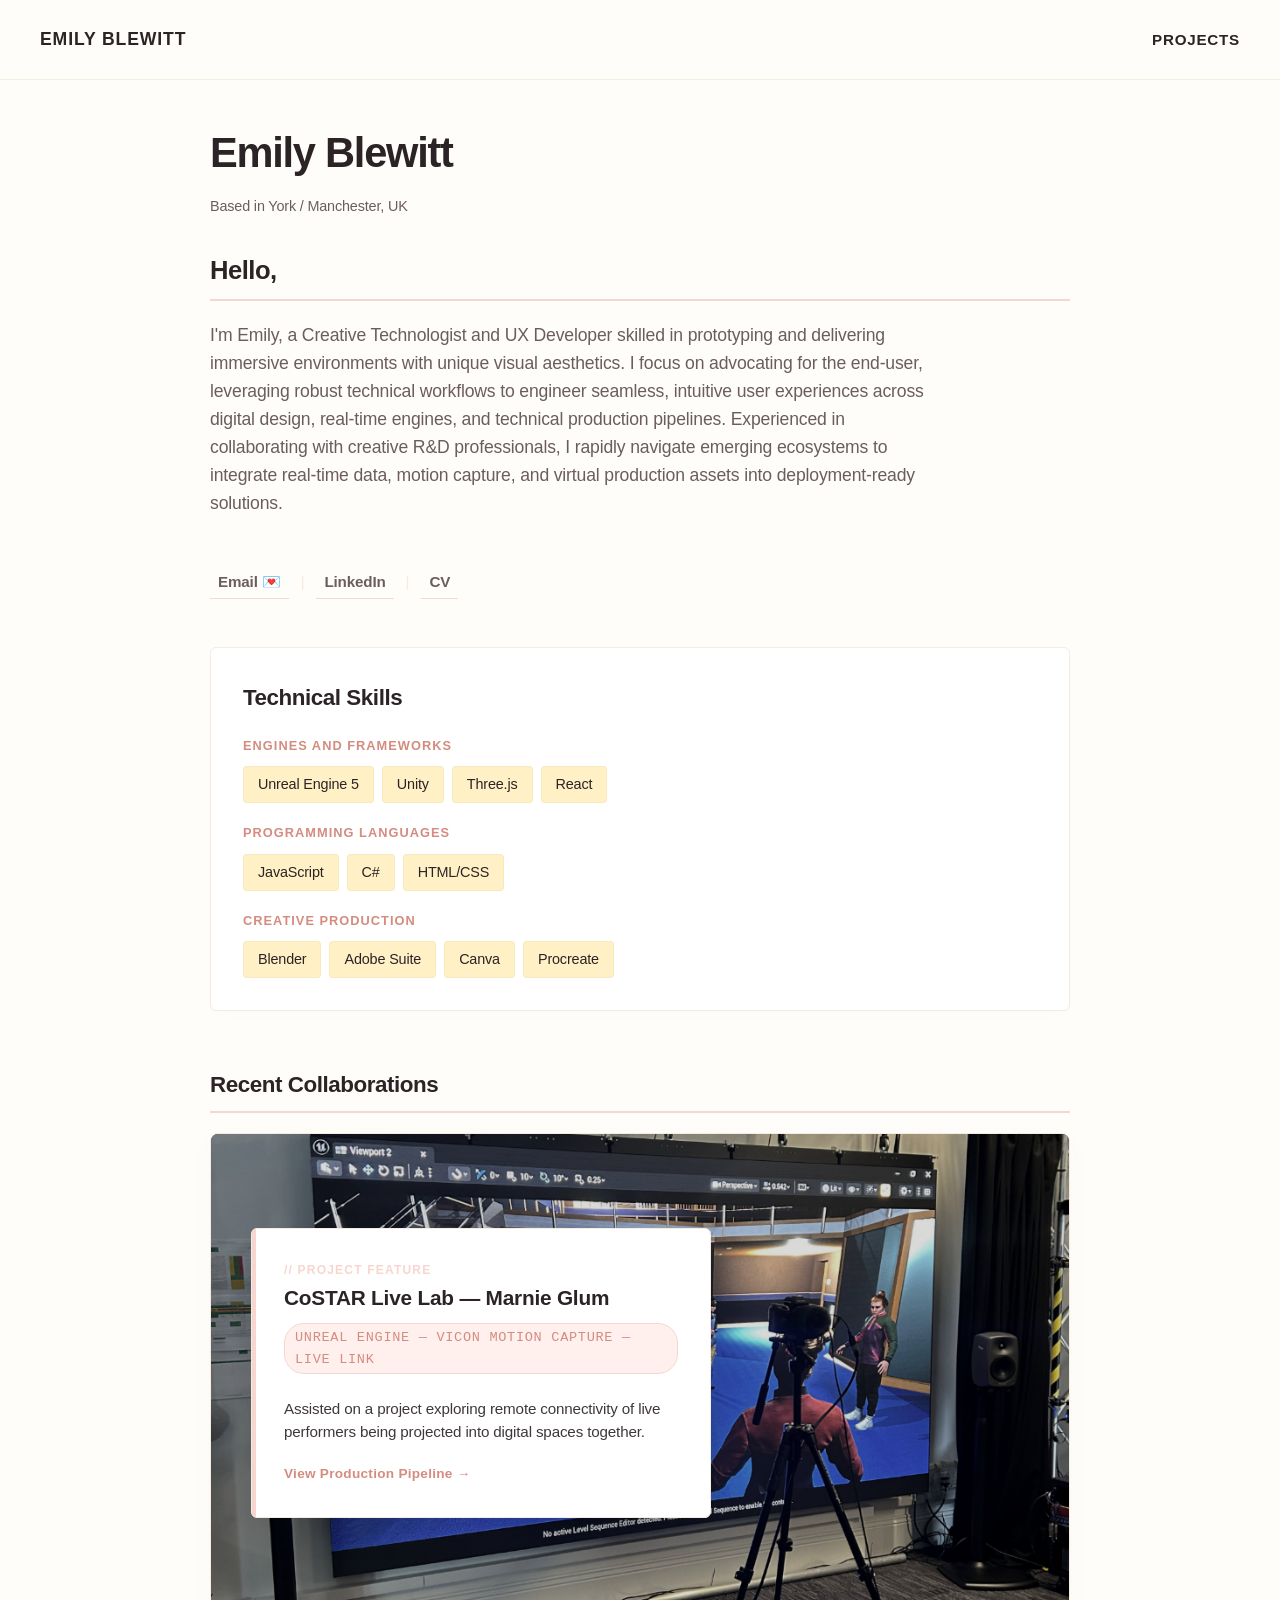
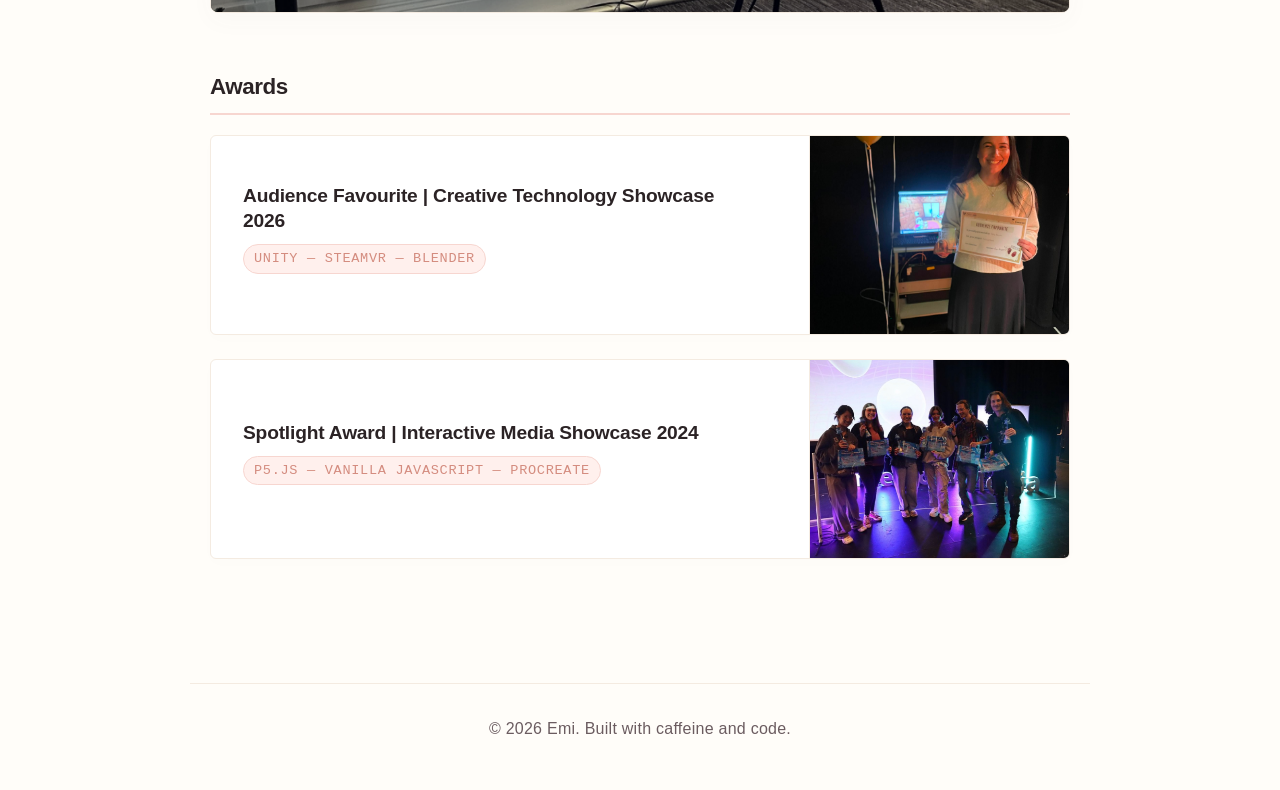
==== commit 8f7d930e: "added cv download and small changes to homepage layout" ====
--- a/index.html
+++ b/index.html
@@ -32,7 +32,7 @@
         <span class="tab-divider">|</span>
         <a href="https://www.linkedin.com/in/emily-blewitt-62a078246/" target="_blank" rel="noopener noreferrer" class="tab-link">LinkedIn</a>
         <span class="tab-divider">|</span>
-        <a href="assets/Emily Blewitt CV.pdf" download="Emily_Blewitt_CV.pdf" target="_blank" class="tab-link">CV</a>
+        <a href="CV_EmilyBlewitt.pdf" download="CV_EmilyBlewitt.pdf" target="_blank" class="tab-link">CV</a>
     </div>
     <!--Tech Stack-->
     <div class="tech-stack">
--- a/styles.css
+++ b/styles.css
@@ -84,7 +84,6 @@
 a {
     color: var(--text-color);
     text-decoration: none;
-    border-bottom: 1px solid transparent;
 }
 
 a:hover {
@@ -210,6 +209,9 @@
     text-transform: uppercase;
     letter-spacing: 0.05em;
     transition: transform 0.3s cubic-bezier(0.25, 1, 0.5, 1), color 0.2s ease;
+    text-decoration: none;
+    border-bottom: none; /* Smooth underline transition on hover */
+    outline: none; /* Removes default focus outline for cleaner look */
 }
 
 nav ul li a:hover {
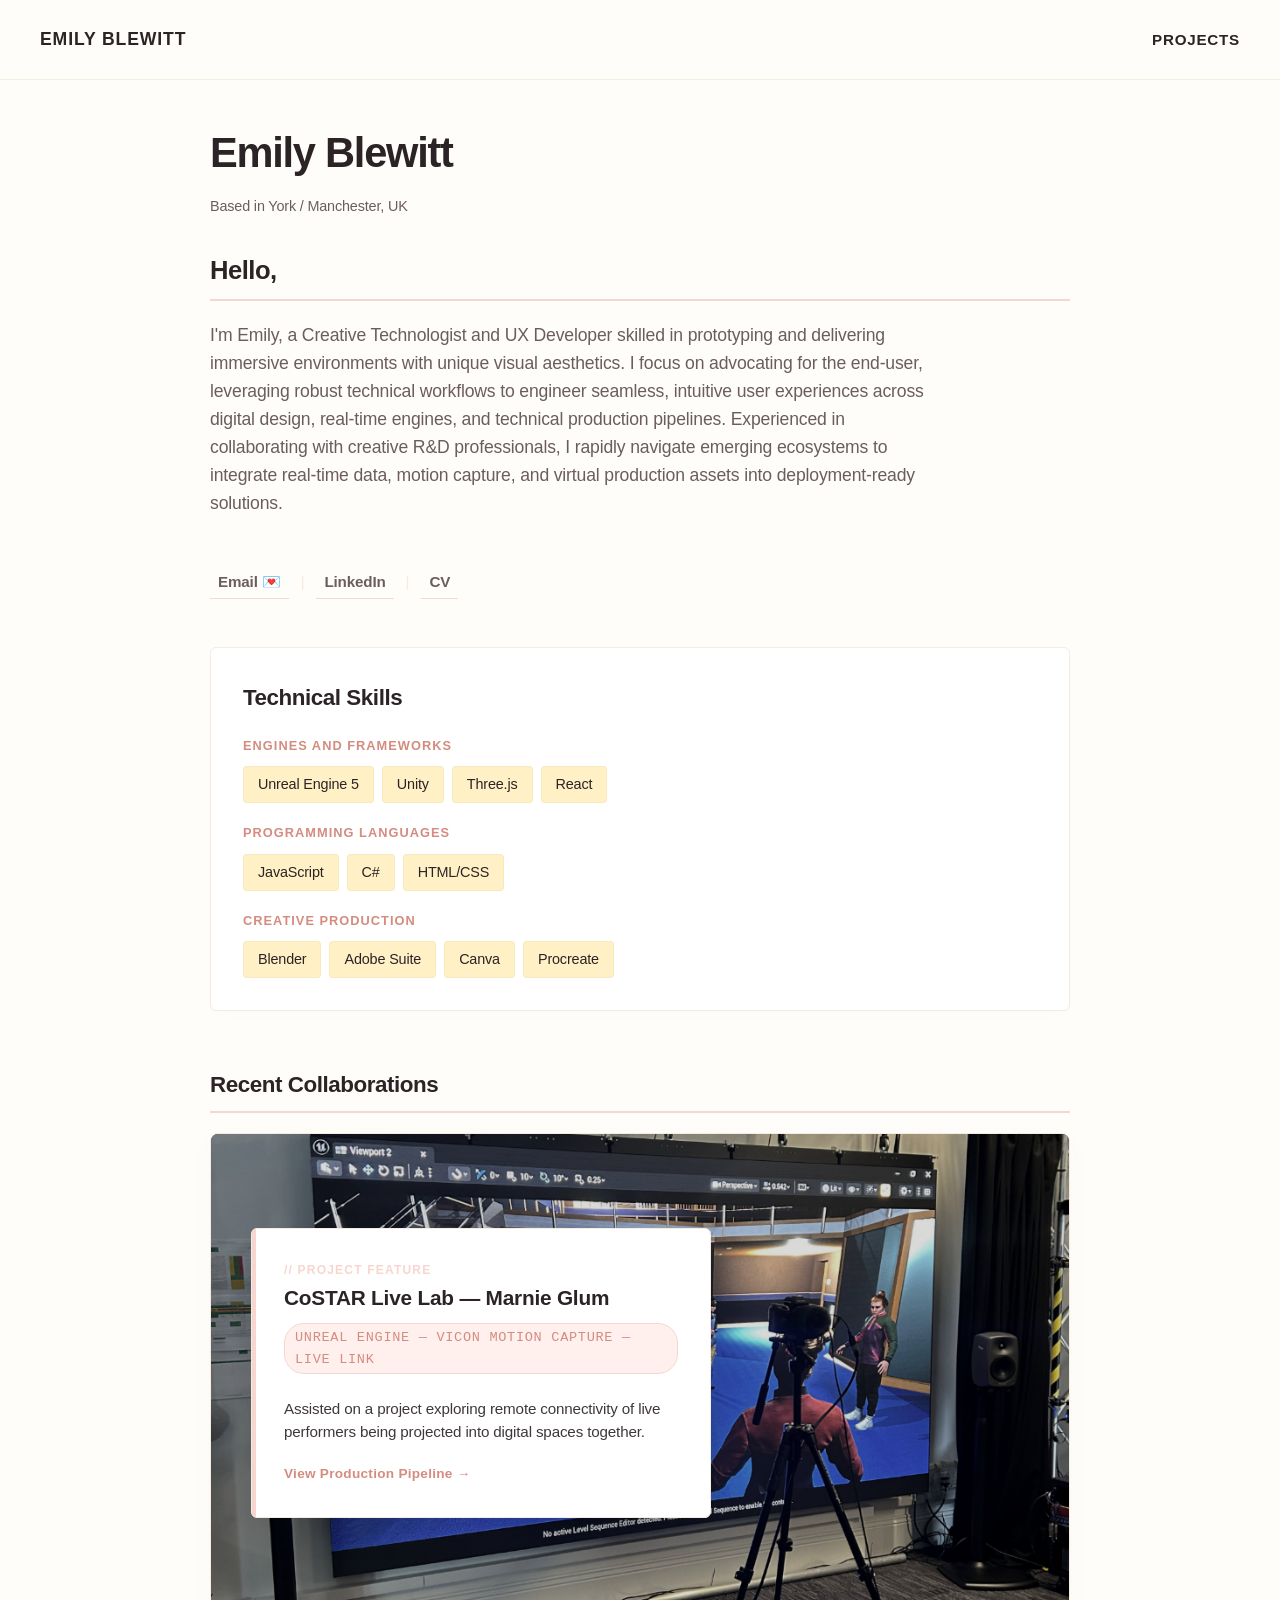
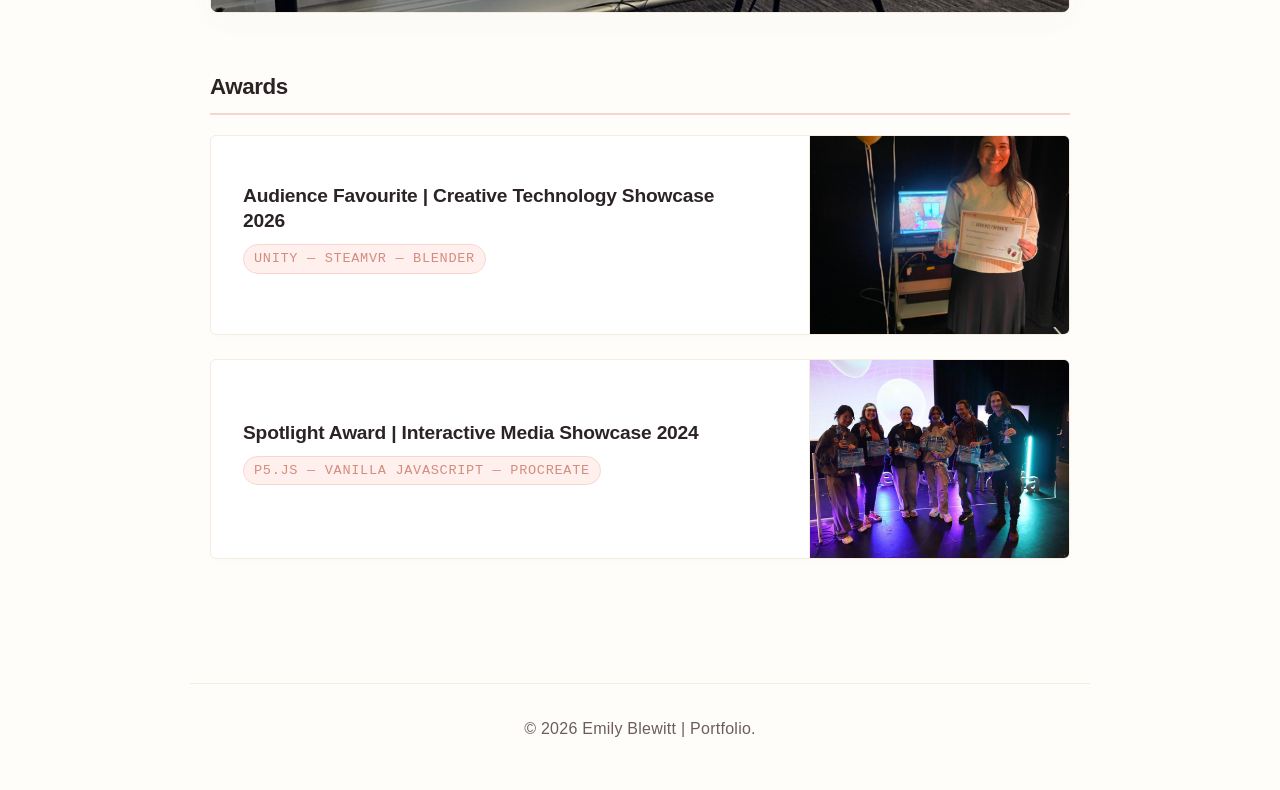
==== commit 691672cb: "changed footer content" ====
--- a/index.html
+++ b/index.html
@@ -116,8 +116,8 @@
     </section>
 
 </main>
-<footer>
-    <p>&copy; 2026 Emi. Built with caffeine and code.</p>
-</footer>
+    <footer>
+        <p>&copy; 2026 Emily Blewitt | Portfolio.</p>
+    </footer>
 </body>
 </html>
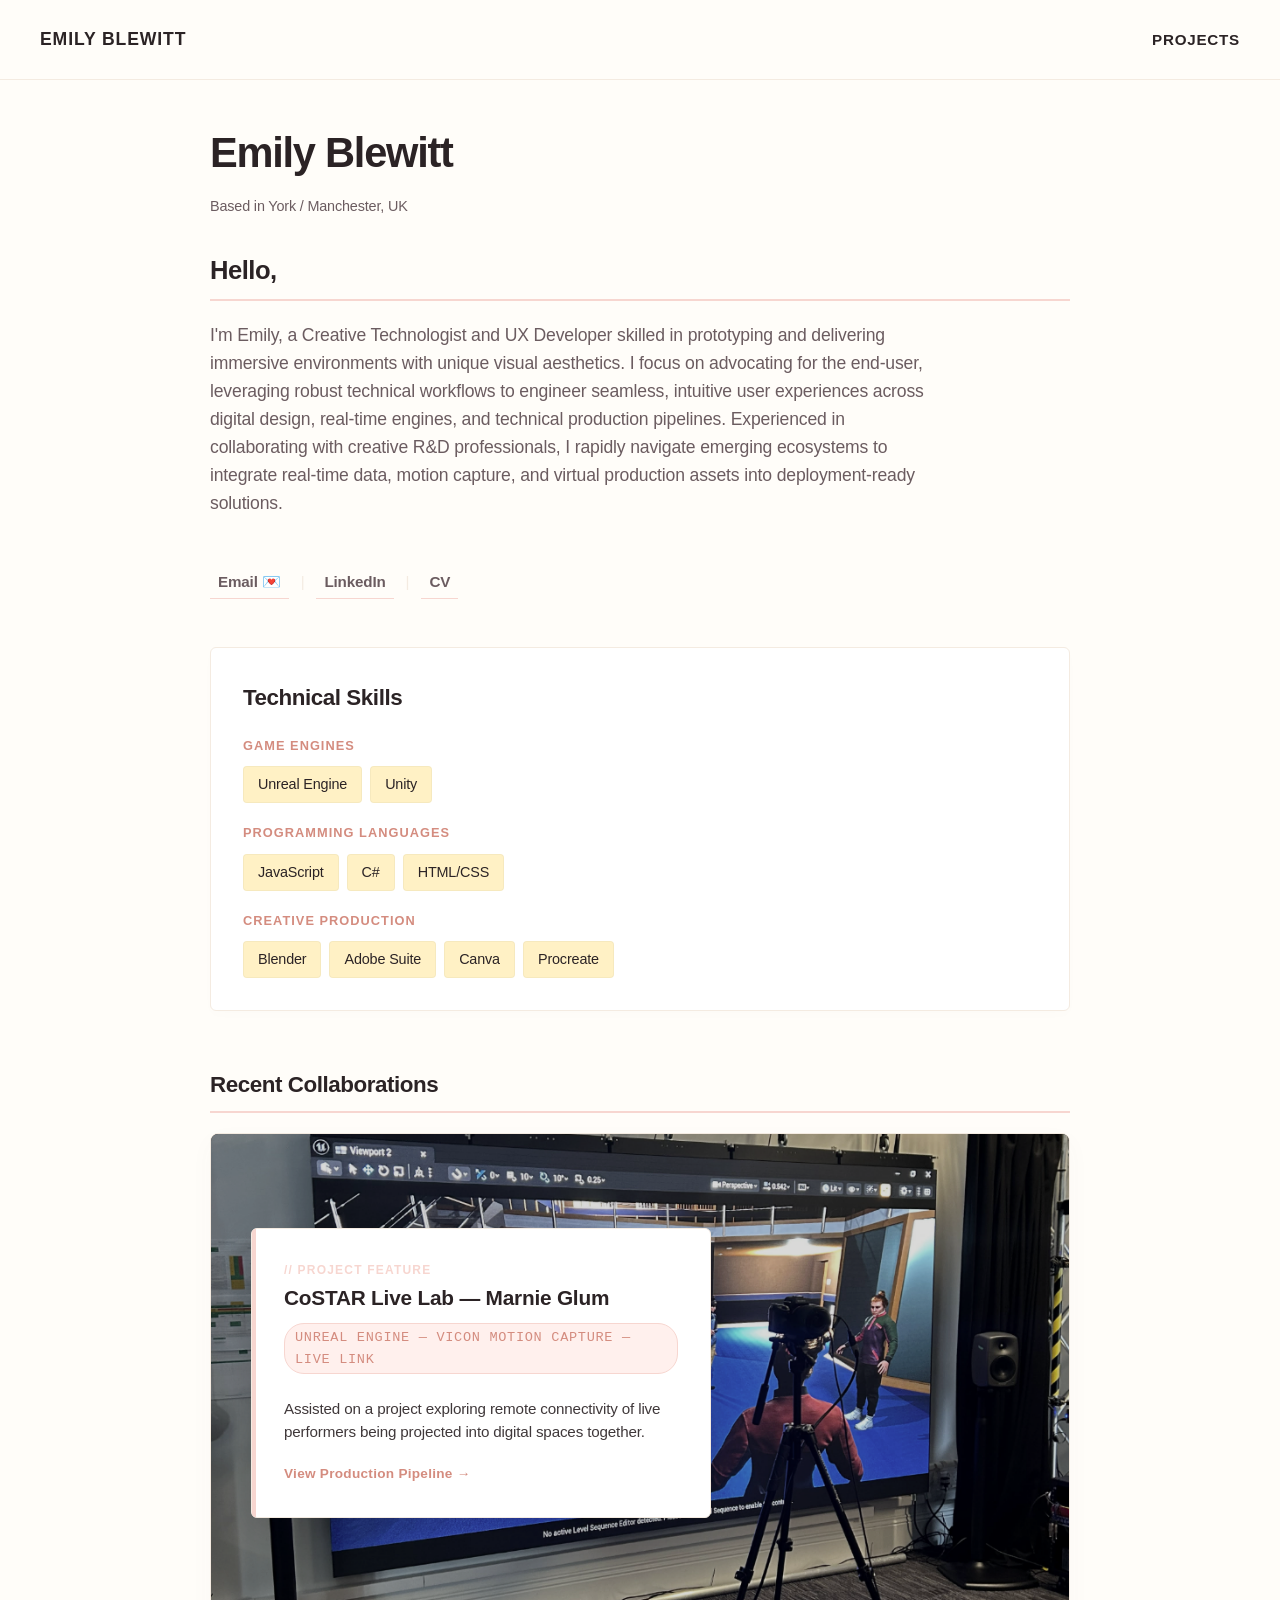
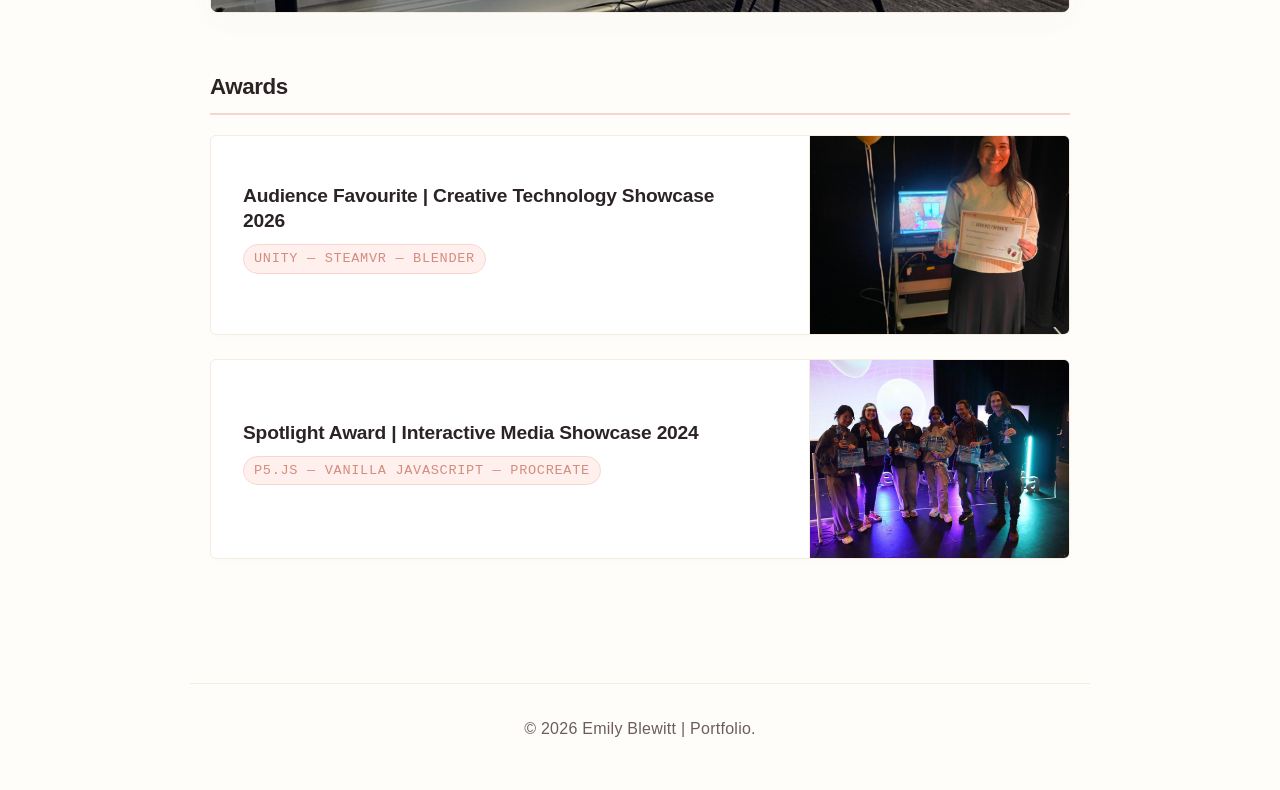
==== commit 65e055d5: "Update index.html" ====
--- a/index.html
+++ b/index.html
@@ -37,12 +37,10 @@
     <!--Tech Stack-->
     <div class="tech-stack">
         <h3 class="tool-header">Technical Skills</h3>
-        <h4 class="tool-group">Engines and Frameworks</h4>
+        <h4 class="tool-group">Game Engines</h4>
         <ul>
-            <li>Unreal Engine 5</li>
+            <li>Unreal Engine</li>
             <li>Unity</li>
-            <li>Three.js</li>
-            <li>React</li>
         </ul>
         <h4 class="tool-group">Programming Languages</h4>  
         <ul>
@@ -120,4 +118,5 @@
         <p>&copy; 2026 Emily Blewitt | Portfolio.</p>
     </footer>
 </body>
+<script src="cursor.js"></script>
 </html>
--- a/styles.css
+++ b/styles.css
@@ -1132,3 +1132,48 @@
         padding: 32px;
     }
 }
+
+/* ==========================================================================
+   9. Cursor Animations and Design
+   ========================================================================== */
+
+   /*mouse interaction details*/
+
+
+   .sparkle {
+    position: absolute;
+    background: #D48C7F; 
+    pointer-events: none;
+    clip-path: polygon(50% 0%, 61% 35%, 98% 35%, 68% 57%, 79% 91%, 50% 70%, 21% 91%, 32% 57%, 2% 35%, 39% 35%);
+    animation: sparkle-animation 0.6s forwards;
+   }
+
+   @keyframes sparkle-animation {
+    0% {
+        transform: scale(0);
+        opacity: 1;
+    }
+    100% {
+        transform: scale(1.5);
+        opacity: 0;
+    }
+   }
+
+   /* .circle {
+    position: absolute;
+    background: #D48C7F; 
+    border-radius: 50%;
+    pointer-events: none;
+    animation: circle-animation 0.6s forwards;
+   }
+
+   @keyframes circle-animation {
+    0% {
+        transform: scale(0);
+        opacity: 1;
+    }
+    100% {
+        transform: scale(1.5);
+        opacity: 0;
+    }
+   } */
